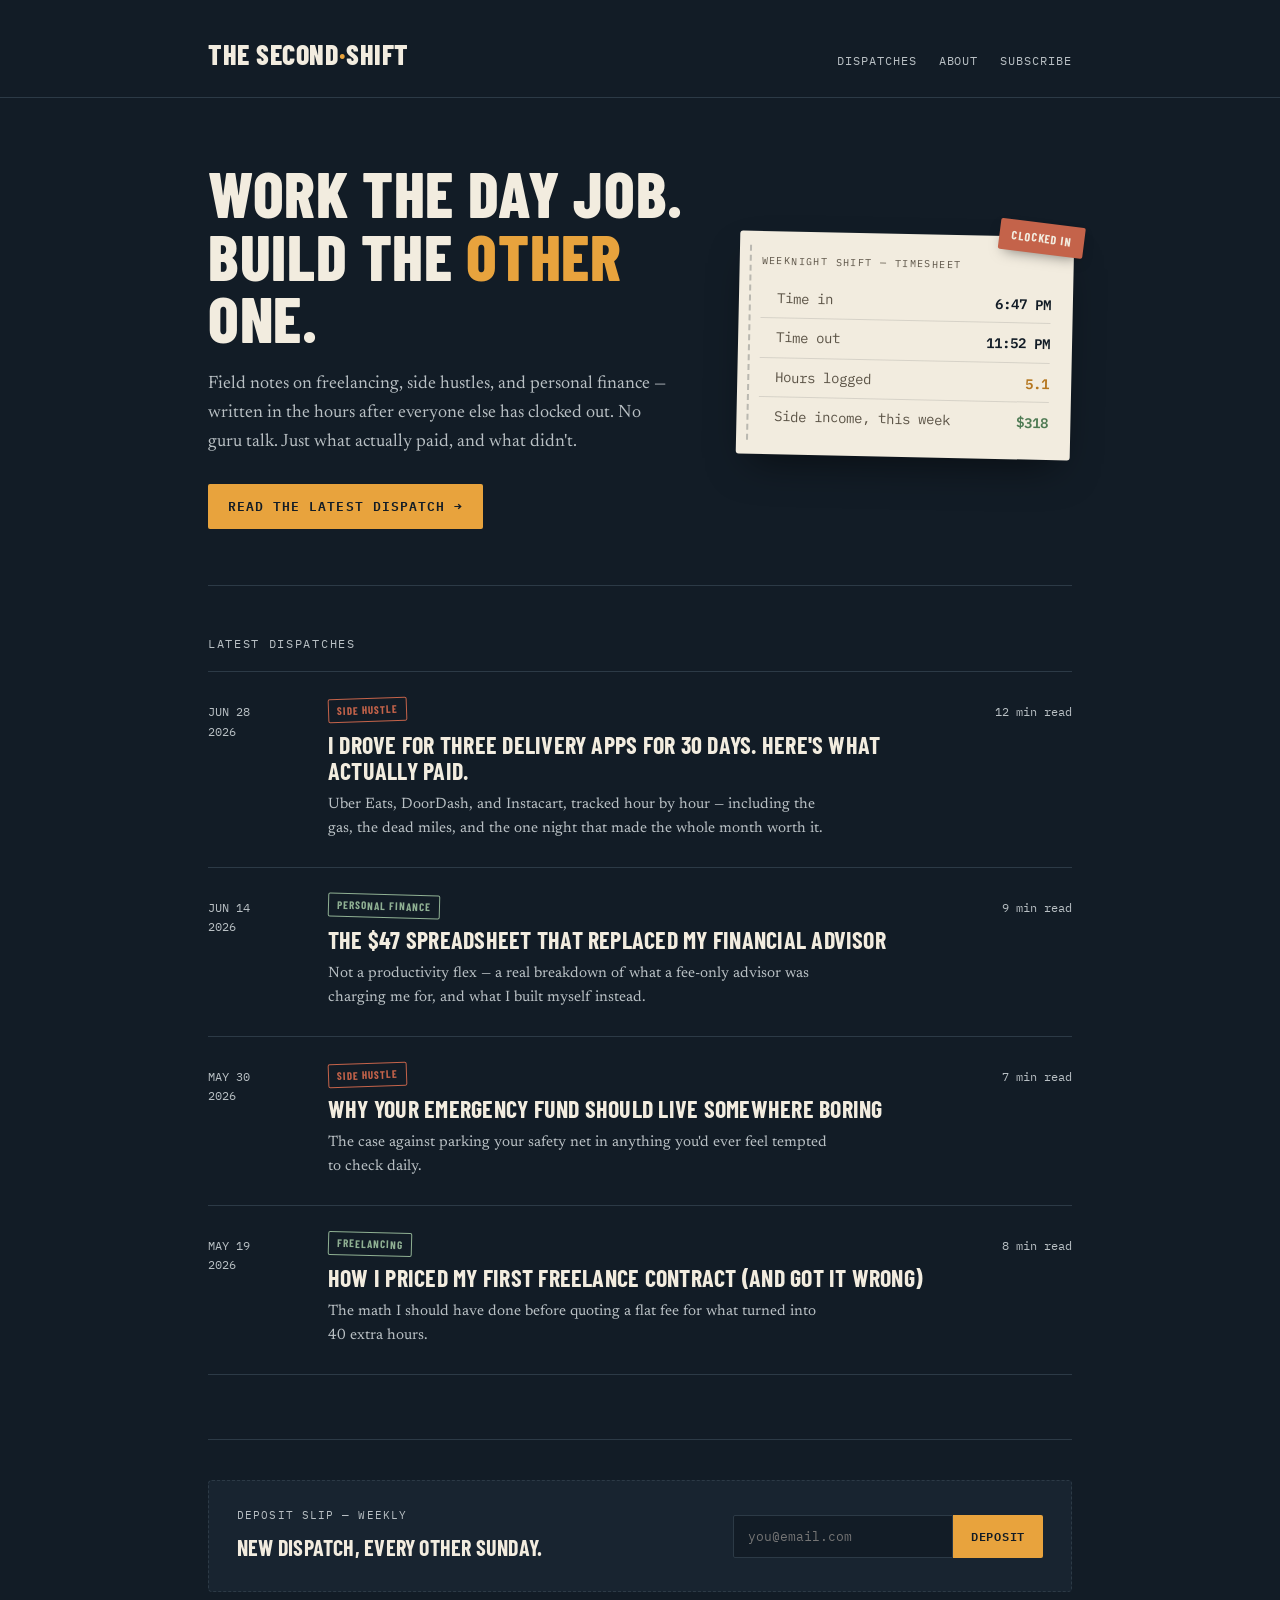
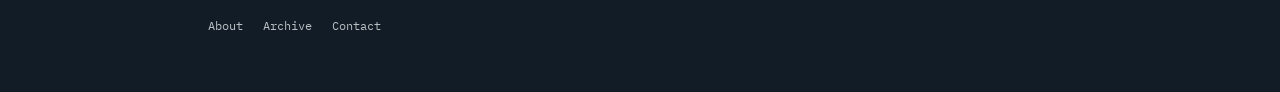
==== index.html @ 48aee40e "Add files via upload" ====
<!DOCTYPE html>
<html lang="en">
<head>
<meta charset="UTF-8">
<meta name="viewport" content="width=device-width, initial-scale=1.0">
<title>The Second Shift — money and side hustles after hours</title>
<link rel="stylesheet" href="styles.css">
</head>
<body>

<header class="site">
  <div class="wrap site-head-row">
    <a href="index.html" class="wordmark">the second<span>·</span>shift</a>
    <nav class="site-nav">
      <a href="#dispatches">Dispatches</a>
      <a href="#about">About</a>
      <a href="#subscribe">Subscribe</a>
    </nav>
  </div>
</header>

<div class="wrap">

  <section class="hero">
    <div>
      <h1>Work the day job.<br>Build the <em>other</em> one.</h1>
      <p class="lede">Field notes on freelancing, side hustles, and personal finance — written in the hours after everyone else has clocked out. No guru talk. Just what actually paid, and what didn't.</p>
      <a href="post-delivery-apps.html" class="cta">Read the latest dispatch →</a>
    </div>
    <div class="punchcard">
      <div class="stamp">Clocked in</div>
      <div class="pc-label">Weeknight shift — timesheet</div>
      <div class="pc-row"><span class="k">Time in</span><span class="v">6:47 PM</span></div>
      <div class="pc-row"><span class="k">Time out</span><span class="v">11:52 PM</span></div>
      <div class="pc-row"><span class="k">Hours logged</span><span class="v amber">5.1</span></div>
      <div class="pc-row"><span class="k">Side income, this week</span><span class="v green">$318</span></div>
    </div>
  </section>

  <div id="dispatches" class="section-label">Latest dispatches</div>
  <div class="ledger">

    <a class="ledger-row" href="post-delivery-apps.html">
      <div class="ledger-date">JUN 28<br>2026</div>
      <div class="ledger-body">
        <span class="stamp-tag">Side hustle</span>
        <h3>I drove for three delivery apps for 30 days. Here's what actually paid.</h3>
        <p>Uber Eats, DoorDash, and Instacart, tracked hour by hour — including the gas, the dead miles, and the one night that made the whole month worth it.</p>
      </div>
      <div class="ledger-time">12 min read</div>
    </a>

    <a class="ledger-row" href="#">
      <div class="ledger-date">JUN 14<br>2026</div>
      <div class="ledger-body">
        <span class="stamp-tag green">Personal finance</span>
        <h3>The $47 spreadsheet that replaced my financial advisor</h3>
        <p>Not a productivity flex — a real breakdown of what a fee-only advisor was charging me for, and what I built myself instead.</p>
      </div>
      <div class="ledger-time">9 min read</div>
    </a>

    <a class="ledger-row" href="#">
      <div class="ledger-date">MAY 30<br>2026</div>
      <div class="ledger-body">
        <span class="stamp-tag">Side hustle</span>
        <h3>Why your emergency fund should live somewhere boring</h3>
        <p>The case against parking your safety net in anything you'd ever feel tempted to check daily.</p>
      </div>
      <div class="ledger-time">7 min read</div>
    </a>

    <a class="ledger-row" href="#">
      <div class="ledger-date">MAY 19<br>2026</div>
      <div class="ledger-body">
        <span class="stamp-tag green">Freelancing</span>
        <h3>How I priced my first freelance contract (and got it wrong)</h3>
        <p>The math I should have done before quoting a flat fee for what turned into 40 extra hours.</p>
      </div>
      <div class="ledger-time">8 min read</div>
    </a>

  </div>

  <footer class="site" id="subscribe">
    <div class="deposit-slip">
      <div>
        <div class="dl">Deposit slip — weekly</div>
        <h4>New dispatch, every other Sunday.</h4>
      </div>
      <form onsubmit="return false;">
        <input type="email" placeholder="you@email.com" aria-label="Email address">
        <button type="submit">Deposit</button>
      </form>
    </div>
    <div id="about" class="foot-links">
      <a href="#">About</a>
      <a href="#">Archive</a>
      <a href="#">Contact</a>
    </div>
  </footer>

</div>

</body>
</html>
---- styles.css ----
@import url('https://fonts.googleapis.com/css2?family=Barlow+Condensed:wght@600;700;800&family=Newsreader:ital,opsz,wght@0,6..72,400;0,6..72,500;1,6..72,400;1,6..72,500&family=IBM+Plex+Mono:wght@400;500;600&display=swap');

:root{
  --ink: #121C26;
  --ink-2: #182430;
  --ink-3: #1e2c39;
  --paper: #F2ECDF;
  --paper-dim: #B9C0C4;
  --amber: #E8A33D;
  --ledger-green: #8FB093;
  --rule: #2C3A46;
  --stamp-red: #C4634A;
}

*{box-sizing:border-box;}
html{scroll-behavior:smooth;}
body{
  margin:0;
  background:var(--ink);
  color:var(--paper);
  font-family:'Newsreader', serif;
  line-height:1.6;
}

a{color:inherit;}

.wrap{
  max-width:920px;
  margin:0 auto;
  padding:0 28px;
}

/* ---------- header ---------- */
header.site{
  padding:32px 0 20px;
  border-bottom:1px solid var(--rule);
}
.site-head-row{
  display:flex;
  align-items:baseline;
  justify-content:space-between;
  gap:16px;
  flex-wrap:wrap;
}
.wordmark{
  font-family:'Barlow Condensed',sans-serif;
  font-weight:800;
  text-transform:uppercase;
  letter-spacing:0.02em;
  font-size:28px;
  text-decoration:none;
  color:var(--paper);
}
.wordmark span{color:var(--amber);}
nav.site-nav{
  font-family:'IBM Plex Mono',monospace;
  font-size:12px;
  letter-spacing:0.08em;
  text-transform:uppercase;
  color:var(--paper-dim);
  display:flex;
  gap:22px;
}
nav.site-nav a{text-decoration:none;border-bottom:1px solid transparent;}
nav.site-nav a:hover, nav.site-nav a:focus-visible{border-bottom-color:var(--amber); color:var(--paper); outline:none;}

/* ---------- hero ---------- */
.hero{
  padding:64px 0 56px;
  display:grid;
  grid-template-columns:1.3fr 0.9fr;
  gap:48px;
  align-items:center;
  border-bottom:1px solid var(--rule);
}
.hero h1{
  font-family:'Barlow Condensed',sans-serif;
  font-weight:800;
  text-transform:uppercase;
  font-size:clamp(38px,6vw,64px);
  line-height:0.98;
  letter-spacing:0.01em;
  margin:0 0 20px;
}
.hero h1 em{
  font-style:normal;
  color:var(--amber);
}
.hero p.lede{
  font-size:18px;
  color:var(--paper-dim);
  max-width:46ch;
  margin:0 0 28px;
}
.hero .cta{
  display:inline-block;
  font-family:'IBM Plex Mono',monospace;
  font-size:13px;
  text-transform:uppercase;
  letter-spacing:0.08em;
  color:var(--ink);
  background:var(--amber);
  padding:12px 20px;
  text-decoration:none;
  border-radius:2px;
  font-weight:600;
}
.hero .cta:hover{background:#f0b25b;}

/* punch card graphic */
.punchcard{
  background:var(--paper);
  color:var(--ink);
  border-radius:3px;
  padding:22px 22px 18px;
  font-family:'IBM Plex Mono',monospace;
  position:relative;
  transform:rotate(1.2deg);
  box-shadow:0 18px 40px -14px rgba(0,0,0,0.55);
}
.punchcard::before{
  content:"";
  position:absolute;
  top:14px; bottom:14px; left:10px;
  width:0;
  border-left:2px dashed rgba(18,28,38,0.25);
}
.punchcard .pc-label{
  font-size:10px;
  letter-spacing:0.14em;
  text-transform:uppercase;
  color:#5b5346;
  margin-bottom:10px;
}
.punchcard .pc-row{
  display:flex;
  justify-content:space-between;
  padding:8px 0 8px 16px;
  border-bottom:1px solid rgba(18,28,38,0.12);
  font-size:14px;
}
.punchcard .pc-row:last-child{border-bottom:none;}
.punchcard .pc-row .k{color:#5b5346;}
.punchcard .pc-row .v{font-weight:600;}
.punchcard .v.amber{color:#b5761e;}
.punchcard .v.green{color:#4e7a53;}
.punchcard .stamp{
  position:absolute;
  top:-14px;
  right:-10px;
  background:var(--stamp-red);
  color:var(--paper);
  font-family:'Barlow Condensed',sans-serif;
  font-weight:700;
  text-transform:uppercase;
  font-size:12px;
  letter-spacing:0.08em;
  padding:6px 12px;
  border-radius:2px;
  transform:rotate(6deg);
  box-shadow:0 6px 14px -6px rgba(0,0,0,0.5);
}

/* ---------- post list ---------- */
.section-label{
  font-family:'IBM Plex Mono',monospace;
  font-size:12px;
  letter-spacing:0.14em;
  text-transform:uppercase;
  color:var(--paper-dim);
  margin:48px 0 18px;
}
.ledger{
  border-top:1px solid var(--rule);
}
.ledger-row{
  display:grid;
  grid-template-columns:100px 1fr 90px;
  gap:20px;
  padding:26px 0;
  border-bottom:1px solid var(--rule);
  text-decoration:none;
  color:inherit;
  transition:background 0.15s ease;
}
.ledger-row:hover, .ledger-row:focus-visible{background:var(--ink-2); outline:none;}
.ledger-date{
  font-family:'IBM Plex Mono',monospace;
  font-size:12px;
  color:var(--paper-dim);
  padding-top:4px;
}
.ledger-body .stamp-tag{
  display:inline-block;
  font-family:'Barlow Condensed',sans-serif;
  font-weight:700;
  text-transform:uppercase;
  font-size:11px;
  letter-spacing:0.09em;
  color:var(--stamp-red);
  border:1.5px solid var(--stamp-red);
  padding:2px 8px;
  border-radius:2px;
  transform:rotate(-2deg);
  margin-bottom:10px;
}
.ledger-body .stamp-tag.green{color:var(--ledger-green); border-color:var(--ledger-green); transform:rotate(1.5deg);}
.ledger-body h3{
  font-family:'Barlow Condensed',sans-serif;
  font-weight:700;
  text-transform:uppercase;
  font-size:24px;
  letter-spacing:0.01em;
  margin:0 0 8px;
  line-height:1.1;
}
.ledger-body p{
  margin:0;
  color:var(--paper-dim);
  font-size:15px;
  max-width:56ch;
}
.ledger-time{
  font-family:'IBM Plex Mono',monospace;
  font-size:12px;
  color:var(--paper-dim);
  text-align:right;
  padding-top:4px;
}

/* ---------- footer ---------- */
footer.site{
  margin-top:64px;
  padding:40px 0 56px;
  border-top:1px solid var(--rule);
}
.deposit-slip{
  background:var(--ink-2);
  border:1px dashed var(--rule);
  border-radius:4px;
  padding:26px 28px;
  display:flex;
  justify-content:space-between;
  align-items:center;
  gap:20px;
  flex-wrap:wrap;
}
.deposit-slip .dl{
  font-family:'IBM Plex Mono',monospace;
  font-size:11px;
  letter-spacing:0.1em;
  text-transform:uppercase;
  color:var(--paper-dim);
  margin-bottom:6px;
}
.deposit-slip h4{
  font-family:'Barlow Condensed',sans-serif;
  text-transform:uppercase;
  font-size:22px;
  margin:0;
  letter-spacing:0.01em;
}
.deposit-slip form{
  display:flex;
  gap:0;
}
.deposit-slip input[type=email]{
  font-family:'IBM Plex Mono',monospace;
  font-size:13px;
  background:var(--ink);
  border:1px solid var(--rule);
  color:var(--paper);
  padding:12px 14px;
  border-radius:2px 0 0 2px;
  outline:none;
  width:220px;
}
.deposit-slip input[type=email]:focus-visible{border-color:var(--amber);}
.deposit-slip button{
  font-family:'IBM Plex Mono',monospace;
  font-size:12px;
  text-transform:uppercase;
  letter-spacing:0.06em;
  background:var(--amber);
  color:var(--ink);
  border:none;
  padding:0 18px;
  border-radius:0 2px 2px 0;
  cursor:pointer;
  font-weight:600;
}
.deposit-slip button:hover{background:#f0b25b;}
.foot-links{
  margin-top:24px;
  font-family:'IBM Plex Mono',monospace;
  font-size:12px;
  color:var(--paper-dim);
  display:flex;
  gap:20px;
}
.foot-links a{text-decoration:none;}
.foot-links a:hover{color:var(--paper);}

/* ---------- article page ---------- */
.article-head{
  padding:48px 0 32px;
  border-bottom:1px solid var(--rule);
}
.back-link{
  font-family:'IBM Plex Mono',monospace;
  font-size:12px;
  text-transform:uppercase;
  letter-spacing:0.08em;
  color:var(--paper-dim);
  text-decoration:none;
  display:inline-block;
  margin-bottom:28px;
}
.back-link:hover{color:var(--amber);}
.article-meta{
  display:flex;
  align-items:center;
  gap:14px;
  margin-bottom:18px;
  flex-wrap:wrap;
}
.article-head h1{
  font-family:'Barlow Condensed',sans-serif;
  font-weight:800;
  text-transform:uppercase;
  font-size:clamp(34px,5.5vw,52px);
  line-height:1.02;
  margin:0 0 18px;
}
.article-dek{
  font-size:19px;
  color:var(--paper-dim);
  max-width:62ch;
  margin:0;
}
article.body{
  padding:44px 0 20px;
  font-size:18px;
}
article.body p{margin:0 0 22px;}
article.body h2{
  font-family:'Barlow Condensed',sans-serif;
  font-weight:700;
  text-transform:uppercase;
  font-size:28px;
  letter-spacing:0.01em;
  margin:44px 0 18px;
}
article.body strong{color:var(--paper);}
.pullquote{
  font-family:'Barlow Condensed',sans-serif;
  font-size:30px;
  line-height:1.2;
  text-transform:uppercase;
  color:var(--amber);
  border-left:3px solid var(--amber);
  padding:4px 0 4px 24px;
  margin:36px 0;
  font-weight:700;
}
.callout{
  background:var(--ink-2);
  border:1px solid var(--rule);
  border-radius:4px;
  padding:22px 24px;
  margin:32px 0;
  font-size:16px;
}
.callout .cal-label{
  font-family:'IBM Plex Mono',monospace;
  font-size:11px;
  text-transform:uppercase;
  letter-spacing:0.1em;
  color:var(--ledger-green);
  margin-bottom:8px;
}
.data-table{
  width:100%;
  border-collapse:collapse;
  font-family:'IBM Plex Mono',monospace;
  font-size:14px;
  margin:28px 0;
}
.data-table th, .data-table td{
  text-align:left;
  padding:10px 14px;
  border-bottom:1px solid var(--rule);
}
.data-table th{
  color:var(--paper-dim);
  text-transform:uppercase;
  font-size:11px;
  letter-spacing:0.08em;
}
.data-table td.num{color:var(--ledger-green); font-weight:600;}

@media (max-width:720px){
  .hero{grid-template-columns:1fr; padding-top:44px;}
  .punchcard{transform:none; max-width:320px;}
  .ledger-row{grid-template-columns:1fr; gap:8px;}
  .ledger-date{order:1;}
  .ledger-time{order:3; text-align:left;}
  .deposit-slip{flex-direction:column; align-items:flex-start;}
  .deposit-slip form{width:100%;}
  .deposit-slip input[type=email]{flex:1;}
}

@media (prefers-reduced-motion:reduce){
  html{scroll-behavior:auto;}
  *{transition:none !important;}
}
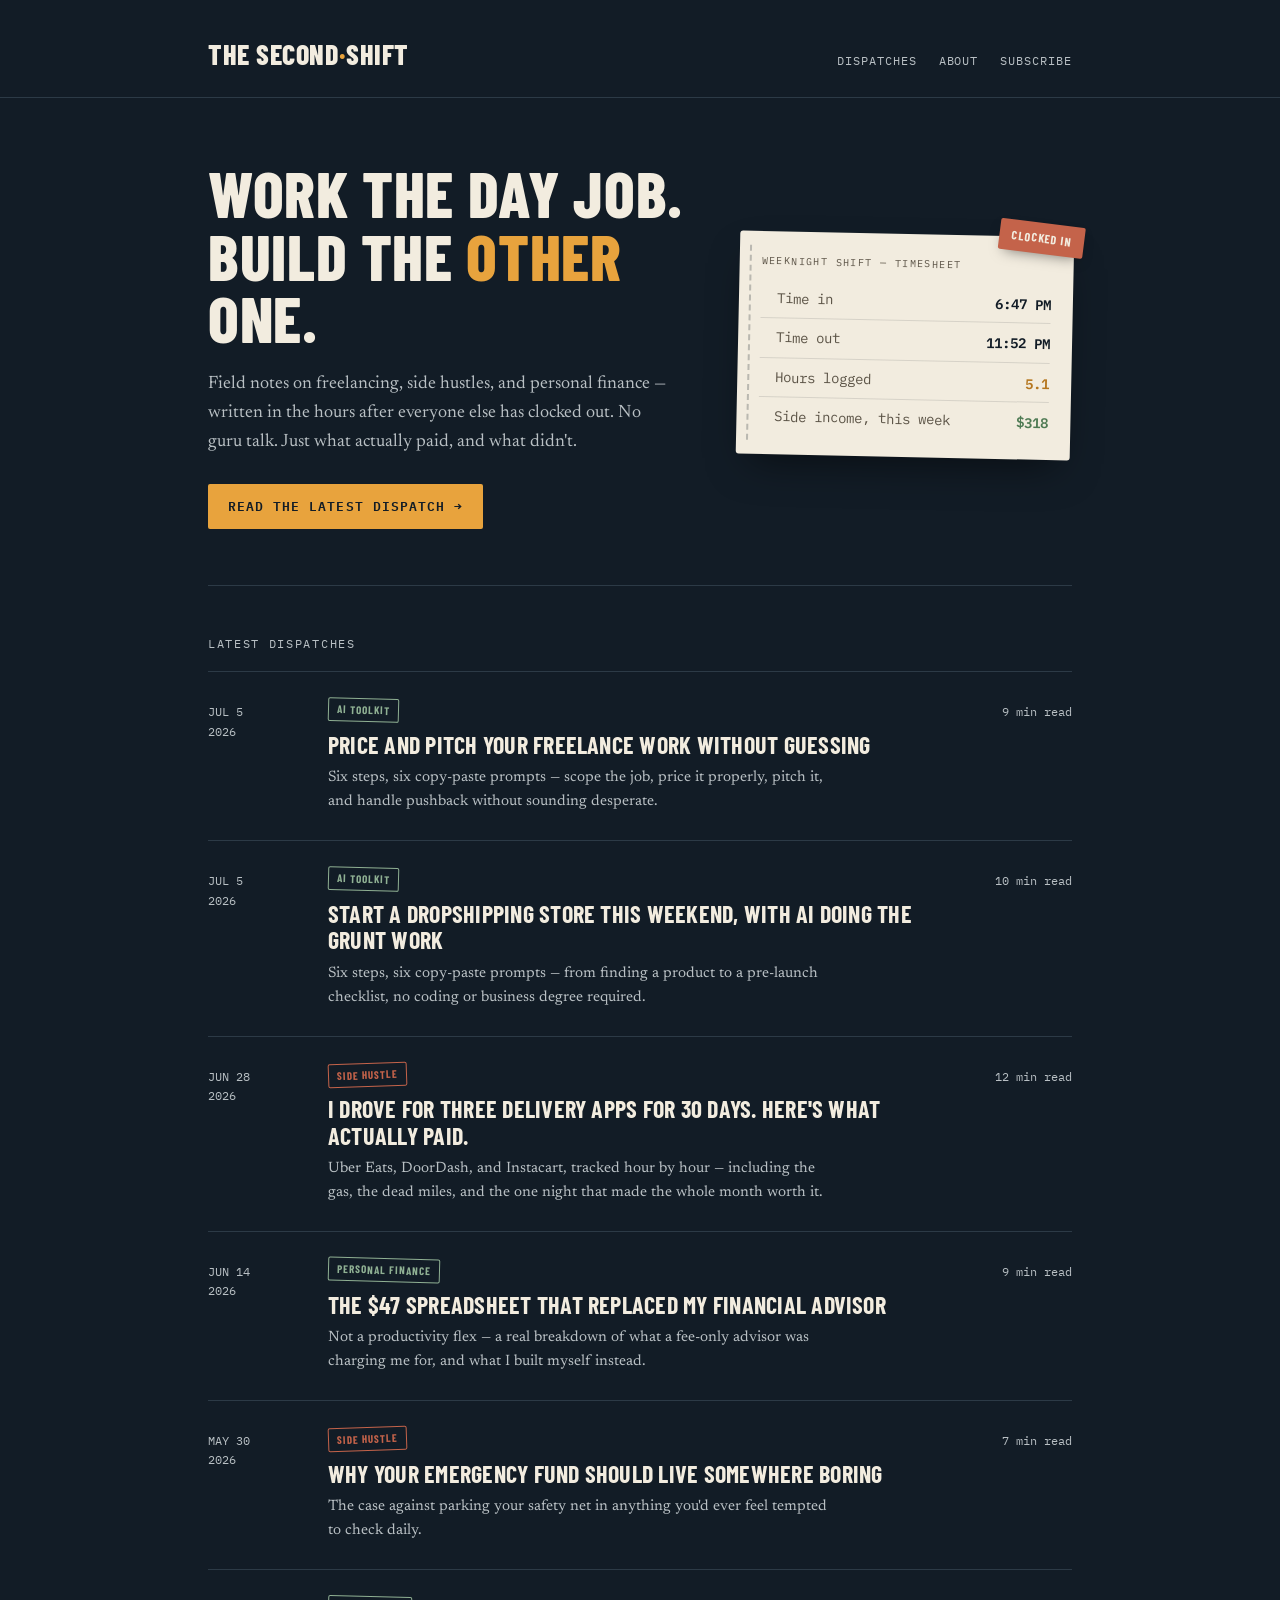
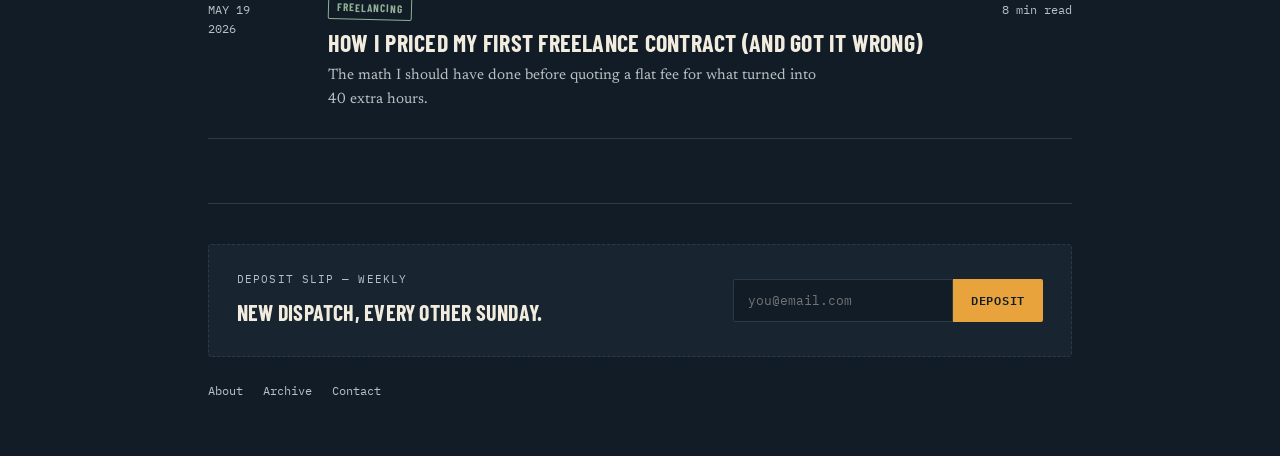
==== commit 251ea6cd: "Add new AI toolkit articles to the ledger Added new ledger entries for AI toolkit articles on freela" ====
--- a/index.html
+++ b/index.html
@@ -39,6 +39,26 @@
 
   <div id="dispatches" class="section-label">Latest dispatches</div>
   <div class="ledger">
+
+    <a class="ledger-row" href="post-ai-freelance-pricing.html">
+      <div class="ledger-date">JUL 5<br>2026</div>
+      <div class="ledger-body">
+        <span class="stamp-tag green">AI toolkit</span>
+        <h3>Price and pitch your freelance work without guessing</h3>
+        <p>Six steps, six copy-paste prompts — scope the job, price it properly, pitch it, and handle pushback without sounding desperate.</p>
+      </div>
+      <div class="ledger-time">9 min read</div>
+    </a>
+
+    <a class="ledger-row" href="post-ai-dropshipping.html">
+      <div class="ledger-date">JUL 5<br>2026</div>
+      <div class="ledger-body">
+        <span class="stamp-tag green">AI toolkit</span>
+        <h3>Start a dropshipping store this weekend, with AI doing the grunt work</h3>
+        <p>Six steps, six copy-paste prompts — from finding a product to a pre-launch checklist, no coding or business degree required.</p>
+      </div>
+      <div class="ledger-time">10 min read</div>
+    </a>
 
     <a class="ledger-row" href="post-delivery-apps.html">
       <div class="ledger-date">JUN 28<br>2026</div>
